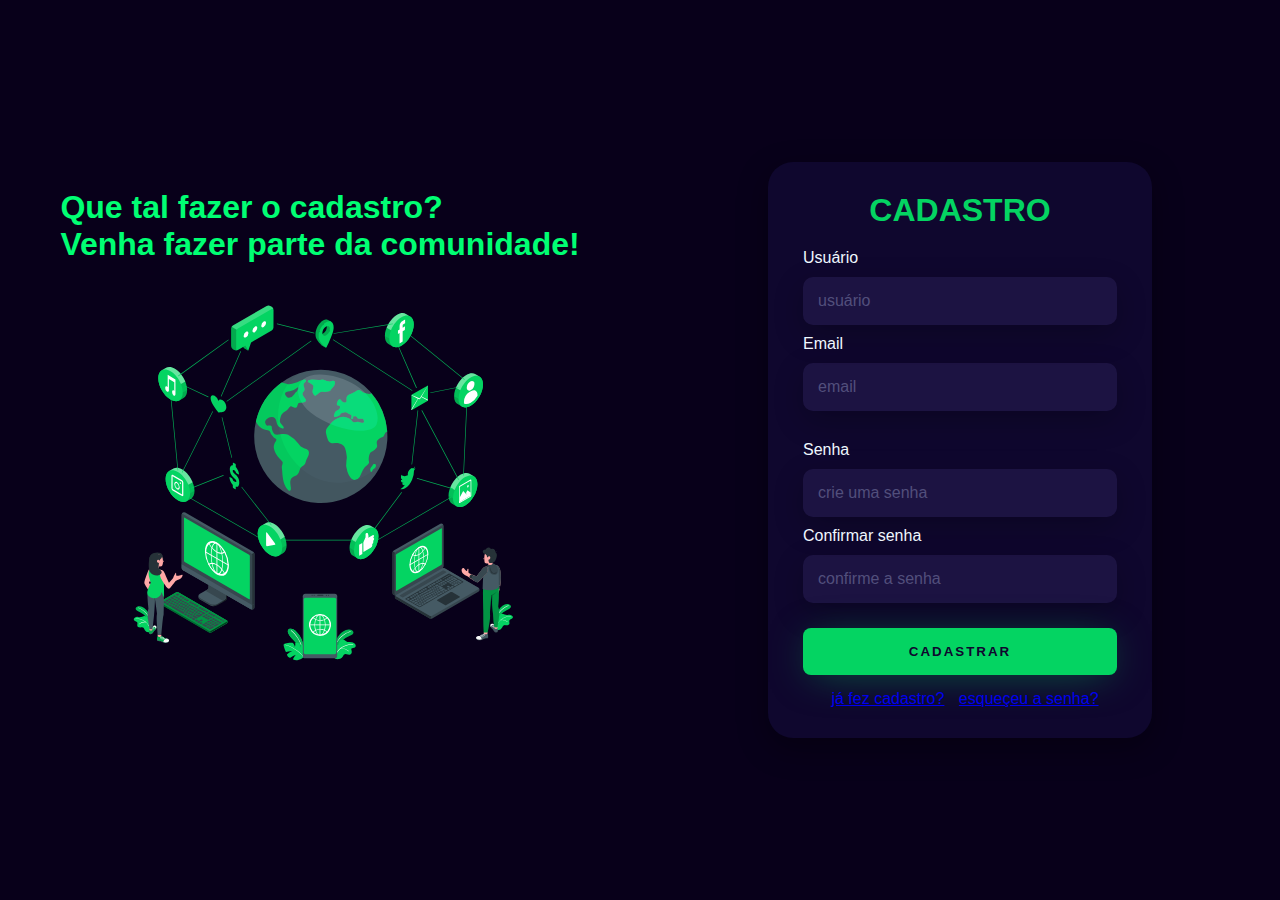
==== cadastro.html @ 4dbd2e10 "GRANDE INÍCIO" ====
<!DOCTYPE html>
<html lang="en">
<head>
    <meta charset="UTF-8">
    <meta name="viewport" content="width=device-width, initial-scale=1.0">
<!--LINKS-->
    <link rel="stylesheet" href="style.css">
    <title>cadastro</title>
</head>
<body>

<!--div principal-->
    <div class="main-cadastro">

<!--div lado esquerdo-->
        <div class="lado_esquerdo">

            <h1>Que tal fazer o cadastro?<br>Venha fazer parte da comunidade!</h1>
            <img class="imagem_esqueda" src="online-world-animate (2).svg" alt="mundo" width="400">
        </div>

<!--div lado direito-->
        <div class="lado_direito">

<!--div card_cadastro(engloba input, button e título)-->
            <div class="card_cadastro">
                <h1>CADASTRO</h1>

<!--area do usuário-->
                <div class="textfild">
                    <label for="usuario">Usuário</label>
                    <input type="text" name="usuario" placeholder="usuário">
                    <label for="usuario">Email</label>
                    <input type="email" name="email" placeholder="email">
                </div>
<!--area da senha-->
                <div class="textfild">
                    <label for="usuario">Senha</label>
                    <input type="password" name="senha" placeholder="crie uma senha">
                    <label for="usuario">Confirmar senha</label>
                    <input type="password" name="confirmar_senha" placeholder="confirme a senha">
                </div>
                <button class="btn-cadastro"></a>Cadastrar</button>
                <div class="perguntas_cadastro">
                   <label class="jafezcadastro" for="usuario"><a href="login.html">já fez cadastro?</a></label>
                   <label for="senha"><a href="recuperar_senha.html">esqueçeu a senha?</a></label>
                </div>
                
            </div>
        </div>
    </div>
</body>
</html>
---- style.css ----
/*pagina do cadastro*/


body{
    margin: 0;
    font-family: 'Noto Sans',sans-serif;
}

body *{
    box-sizing: border-box;
}

.main-cadastro{
    width: 100vw; /* vw(viewport-width): porcentagem da largura da viewport(tela)  / 100vh --> 1000px */
    height: 100vh; /*vh(viewport-heigth)*/
    background: #08001a;
    display: flex;
    justify-content: center;
    align-items: center;
}

.lado_esquerdo{
    width: 50vw;
    height: 100vh;
    display: flex;
    justify-content: center;
    align-items: center;
    flex-direction: column;
}

.lado_esquerdo > h1{
    color: rgb(0, 255, 115);
}

.imagem_esqueda{
    width: 35vw;
}

.lado_direito{
    width: 50vw;
    height: 100vh;
    display: flex;
    justify-content: center;
    align-items: center;
}

.card_cadastro{
    width: 60%; /*ao usar %, ele usa somente o tamanho da div em questão*/
    display: flex;
    justify-content: center;
    align-items: center;
    flex-direction: column;
    padding: 30px 35px; /*padding é a margem de dentro, o primeiro numero se refere ao eixo Y, e o segundo ao eixo X*/
    background: #0f072e;
    border-radius: 25px;
    box-shadow: 0px 10px 30px #00000057;
}

.card_cadastro > h1{
    color: rgb(4, 212, 98);
    font-weight: 800;
    margin: 0;
}

.textfild{
    width: 100%;
    display: flex;
    flex-direction: column;
    align-items: flex-start;
    justify-content: center;
    margin: 10px 0px;
}

.textfild > input{
    width: 100%;
    border: none;
    border-radius: 10px;
    padding: 15px; /*ao colocar somente um valor, ele vai servir tanto para o eixo X, quanto para o eixo Y*/
    background: #382d6957;
    color: rgb(190, 255, 217); /*cor do input*/
    font-size: 12pt;
    box-shadow: 0px 10px 30px #0000003b;
    outline: none; /*ao passar o mause por cima do input, não ira criar mais aquela "caixa de seleção"*/
    box-sizing: border-box; /*para corrigir a borda que estava passando do limite da div*/
}

.textfild > label{
    color: aliceblue;
    margin: 10px 0px;
}

.textfild > input::placeholder{
    color: #524f7c;
}

.btn-cadastro{
    width: 100%;
    padding: 16px 0px;
    margin: 15px;
    border: none;
    border-radius: 8px;
    outline: none;
    text-transform: uppercase;
    font-weight: 800;
    letter-spacing: 2px;
    color: #0f072e;
    background: #04d462;
    cursor: pointer;
    box-shadow: 0px 5px 40px -10px  rgba(4, 212, 98, 0.5);
}


.jafezcadastro{
    margin: 10px;
    margin-top: 10px;
}

@media only screen and (max-width: 950px){/*estou dizendo para o CSS que enquanto for na tela uma largura de 950px, adicione os elementos que estão aqui*/ 
    .card_cadastro{
        width: 85%;
    }
}
@media only screen and (max-width: 600px){
    .main-cadastro{
        flex-direction: column;
    }

    .lado_esquerdo > h1{
        display: none;
    }

    .lado_esquerdo{
        width: 100%;
        height: auto;
    }

    .lado_direito{
        width: 100%;
        height: auto;
    }

    .imagem_esqueda{
        width: 50vw;
    }

    .card_cadastro{
        width: 90%;
    }
}
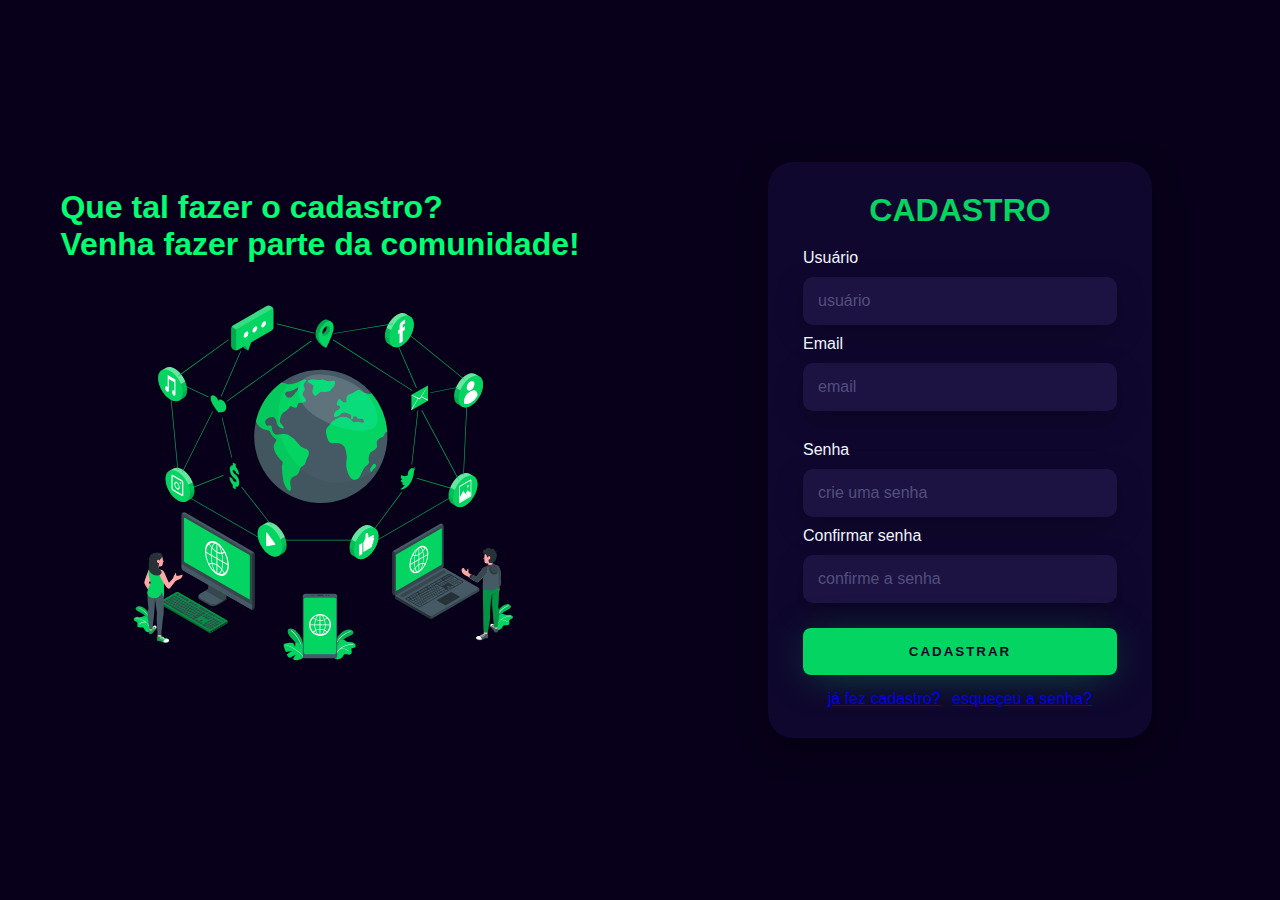
==== commit 0dba6b4e: "pagina de login e cadastro prontas" ====
--- a/cadastro.html
+++ b/cadastro.html
@@ -42,10 +42,10 @@
                 </div>
                 <button class="btn-cadastro"></a>Cadastrar</button>
                 <div class="perguntas_cadastro">
+<!--href-->
                    <label class="jafezcadastro" for="usuario"><a href="login.html">já fez cadastro?</a></label>
                    <label for="senha"><a href="recuperar_senha.html">esqueçeu a senha?</a></label>
                 </div>
-                
             </div>
         </div>
     </div>
--- a/style.css
+++ b/style.css
@@ -62,6 +62,12 @@
     margin: 0;
 }
 
+.card_login{
+    color: rgb(4, 212, 98);
+    font-weight: 800;
+    margin: 0;
+}
+
 .textfild{
     width: 100%;
     display: flex;
@@ -109,10 +115,34 @@
     box-shadow: 0px 5px 40px -10px  rgba(4, 212, 98, 0.5);
 }
 
+.btn-login{
+    width: 100%;
+    padding: 16px 0px;
+    margin: 15px 0px;
+    border: none;
+    border-radius: 8px;
+    outline: none;
+    text-transform: uppercase;
+    font-weight: 800;
+    letter-spacing: 2px;
+    color: #0f072e;
+    background: #04d462;
+    cursor: pointer;
+    box-shadow: 0px 5px 40px -10px  rgba(4, 212, 98, 0.5);
+}
 
 .jafezcadastro{
-    margin: 10px;
+    margin-left: 0px;
+    margin-right: 7px;
     margin-top: 10px;
+}
+
+.não_fez_cadastro{
+    margin-left: 20px;
+}
+
+.recuperar_senha{
+    margin-left: 10px;
 }
 
 @media only screen and (max-width: 950px){/*estou dizendo para o CSS que enquanto for na tela uma largura de 950px, adicione os elementos que estão aqui*/ 
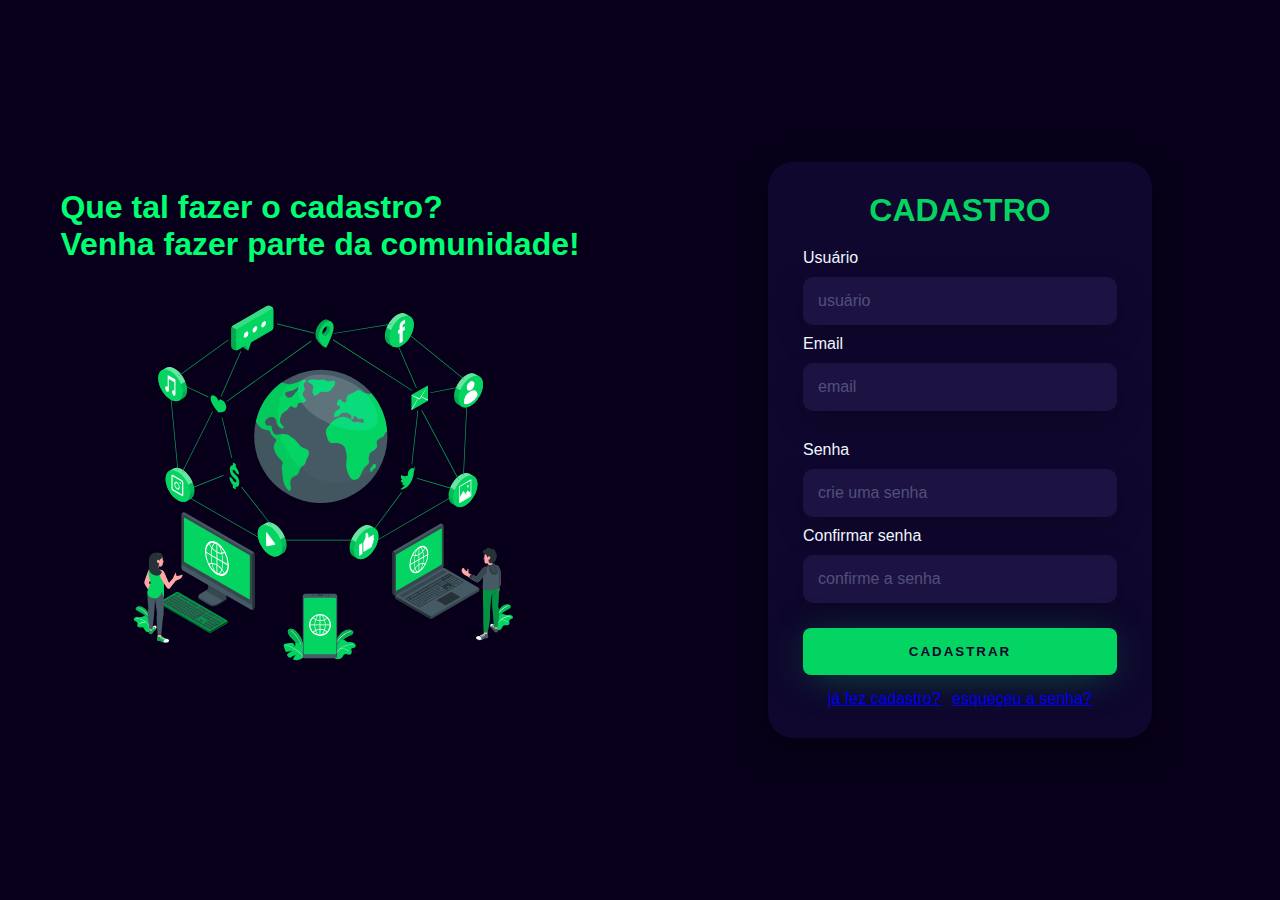
==== commit c6199d78: "a" ====
--- a/cadastro.html
+++ b/cadastro.html
@@ -5,7 +5,8 @@
     <meta name="viewport" content="width=device-width, initial-scale=1.0">
 <!--LINKS-->
     <link rel="stylesheet" href="style.css">
-    <title>cadastro</title>
+    <link rel="stylesheet" href="main.js">
+    <title>CADASTRO</title>
 </head>
 <body>
 
@@ -27,18 +28,18 @@
                 <h1>CADASTRO</h1>
 
 <!--area do usuário-->
-                <div class="textfild">
+                <div class="textfild" id="cadastro">
                     <label for="usuario">Usuário</label>
-                    <input type="text" name="usuario" placeholder="usuário">
+                    <input type="text" name="usuario" placeholder="usuário" id="usuario" required>
                     <label for="usuario">Email</label>
-                    <input type="email" name="email" placeholder="email">
+                    <input type="email" name="email" placeholder="email" id="email" required>
                 </div>
 <!--area da senha-->
                 <div class="textfild">
                     <label for="usuario">Senha</label>
-                    <input type="password" name="senha" placeholder="crie uma senha">
+                    <input type="password" name="senha" placeholder="crie uma senha" id="senha" required>
                     <label for="usuario">Confirmar senha</label>
-                    <input type="password" name="confirmar_senha" placeholder="confirme a senha">
+                    <input type="password" name="confirmar_senha" placeholder="confirme a senha" id="confirmar_senha" required>
                 </div>
                 <button class="btn-cadastro"></a>Cadastrar</button>
                 <div class="perguntas_cadastro">
@@ -49,5 +50,6 @@
             </div>
         </div>
     </div>
+    
 </body>
 </html>--- a/style.css
+++ b/style.css
@@ -1,6 +1,6 @@
-/*pagina do cadastro*/
-
-
+/**//**//**//**//**//**//**//**//**//**//**//**//**//**//**//**//**//**//**//**//**//**//**//**//**//**//**//**//**//**//**//**/
+                                    /*PÁGINAS DE CADASTRO E LOGIN*/
+/**//**//**//**//**//**//**//**//**//**//**//**//**//**//**//**//**//**//**//**//**//**//**//**//**//**//**//**//**//**//**//**/
 body{
     margin: 0;
     font-family: 'Noto Sans',sans-serif;
@@ -145,6 +145,13 @@
     margin-left: 10px;
 }
 
+
+/**//**//**//**//**//**//**//**//**//**//**//**//**//**//**//**//**//**//**//**//**//**//**//**//**//**//**//**//**//**//**//**/
+                                            /*RESPONSIVIDADE*/
+/**//**//**//**//**//**//**//**//**//**//**//**//**//**//**//**//**//**//**//**//**//**//**//**//**//**//**//**//**//**//**//**/
+
+
+
 @media only screen and (max-width: 950px){/*estou dizendo para o CSS que enquanto for na tela uma largura de 950px, adicione os elementos que estão aqui*/ 
     .card_cadastro{
         width: 85%;
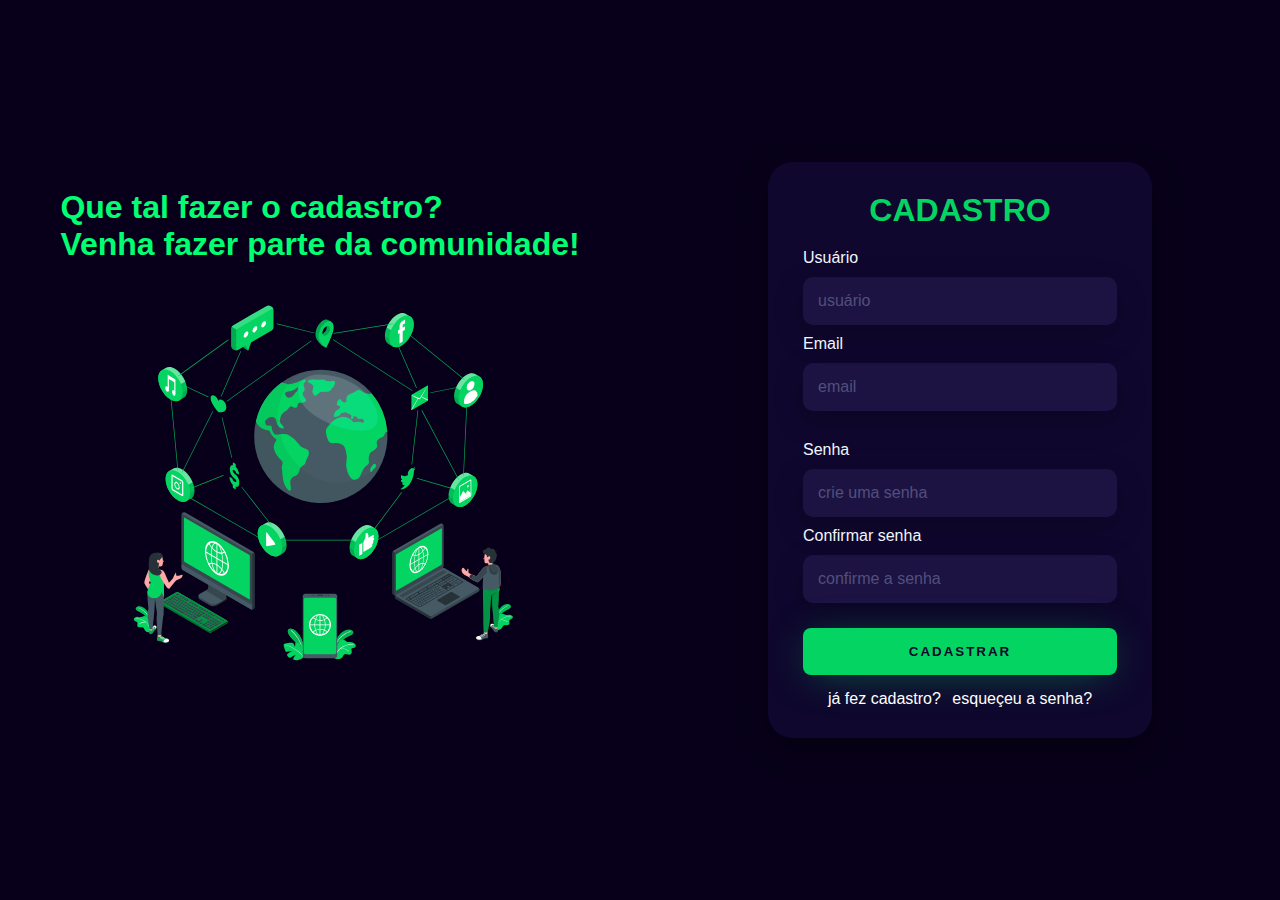
==== commit a5c7d5d7: "icon" ====
--- a/cadastro.html
+++ b/cadastro.html
@@ -6,6 +6,7 @@
 <!--LINKS-->
     <link rel="stylesheet" href="style.css">
     <link rel="stylesheet" href="main.js">
+    <link rel="icon" href="bing.png">
     <title>CADASTRO</title>
 </head>
 <body>
--- a/style.css
+++ b/style.css
@@ -138,13 +138,21 @@
 }
 
 .não_fez_cadastro{
-    margin-left: 20px;
+    margin-left: 50px;
 }
 
 .recuperar_senha{
     margin-left: 10px;
 }
 
+a{
+    text-decoration: none;
+    color: #fff;
+}
+
+a:hover{
+    color: #04d462;
+}
 
 /**//**//**//**//**//**//**//**//**//**//**//**//**//**//**//**//**//**//**//**//**//**//**//**//**//**//**//**//**//**//**//**/
                                             /*RESPONSIVIDADE*/
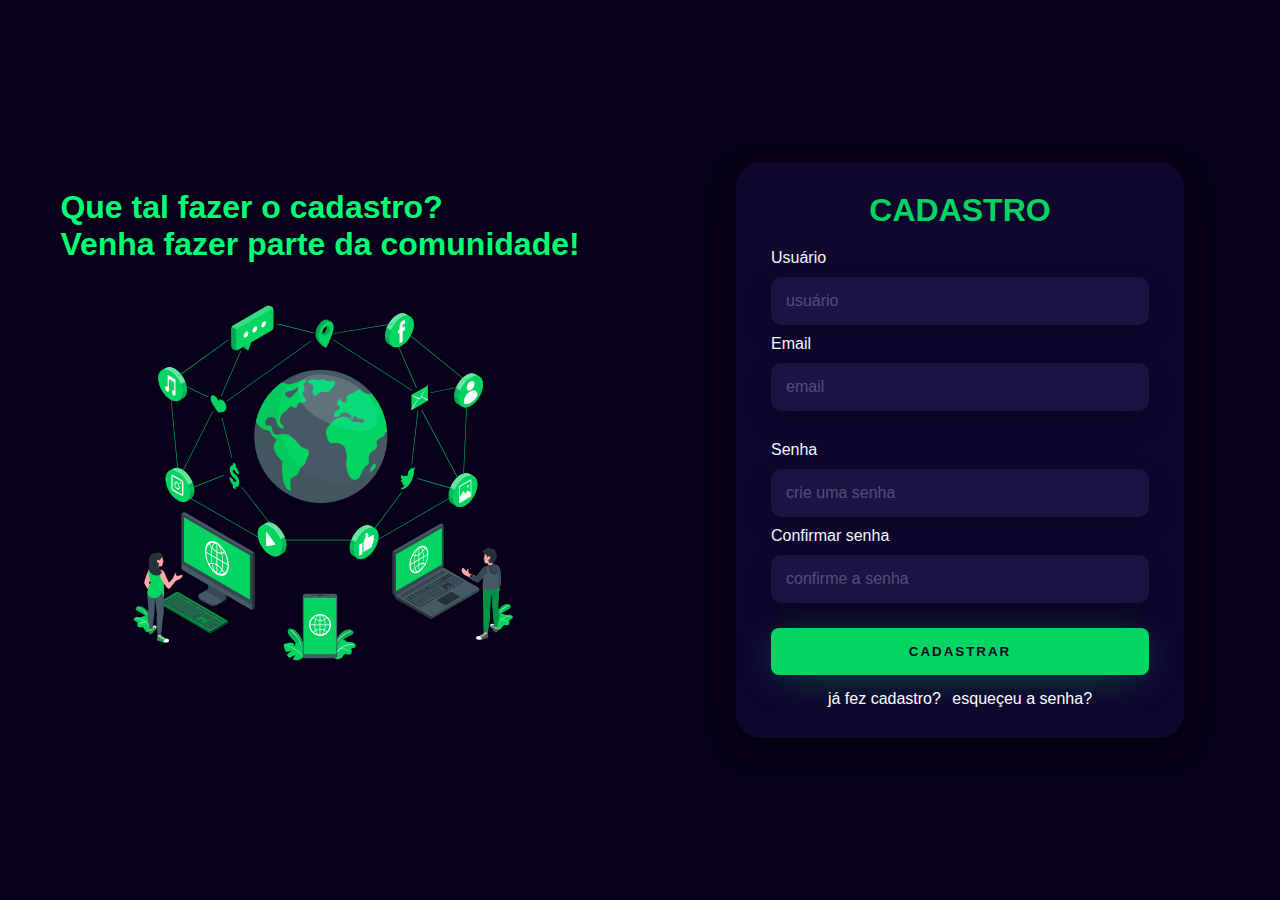
==== commit 113bb6f9: "up 25/04" ====
--- a/cadastro.html
+++ b/cadastro.html
@@ -1,5 +1,5 @@
 <!DOCTYPE html>
-<html lang="en">
+<html lang="pt-BR">
 <head>
     <meta charset="UTF-8">
     <meta name="viewport" content="width=device-width, initial-scale=1.0">
--- a/style.css
+++ b/style.css
@@ -19,6 +19,8 @@
     align-items: center;
 }
 
+
+
 .lado_esquerdo{
     width: 50vw;
     height: 100vh;
@@ -45,7 +47,7 @@
 }
 
 .card_cadastro{
-    width: 60%; /*ao usar %, ele usa somente o tamanho da div em questão*/
+    width: 70%; /*ao usar %, ele usa somente o tamanho da div em questão*/
     display: flex;
     justify-content: center;
     align-items: center;
@@ -117,7 +119,7 @@
 
 .btn-login{
     width: 100%;
-    padding: 16px 0px;
+    padding: 4px 0px;
     margin: 15px 0px;
     border: none;
     border-radius: 8px;
@@ -138,11 +140,16 @@
 }
 
 .não_fez_cadastro{
-    margin-left: 50px;
+    margin-left: 80px;
+}
+
+.não_fez_cadastro1{
+    margin-left: 60px;
 }
 
 .recuperar_senha{
-    margin-left: 10px;
+    margin-right: 80px;
+    margin-left: 20px;
 }
 
 a{
@@ -155,6 +162,25 @@
 }
 
 /**//**//**//**//**//**//**//**//**//**//**//**//**//**//**//**//**//**//**//**//**//**//**//**//**//**//**//**//**//**//**//**/
+                                             /*(INDEX)*/
+/**//**//**//**//**//**//**//**//**//**//**//**//**//**//**//**//**//**//**//**//**//**//**//**//**//**//**//**//**//**//**//**/
+
+.main-cadastro1{
+    width: 100vw; /* vw(viewport-width): porcentagem da largura da viewport(tela)  / 100vh --> 1000px */
+    height: 100vh; /*vh(viewport-heigth)*/
+    background: #08001a;
+    display: flex;
+}
+
+
+
+
+
+
+
+
+
+/**//**//**//**//**//**//**//**//**//**//**//**//**//**//**//**//**//**//**//**//**//**//**//**//**//**//**//**//**//**//**//**/
                                             /*RESPONSIVIDADE*/
 /**//**//**//**//**//**//**//**//**//**//**//**//**//**//**//**//**//**//**//**//**//**//**//**//**//**//**//**//**//**//**//**/
 
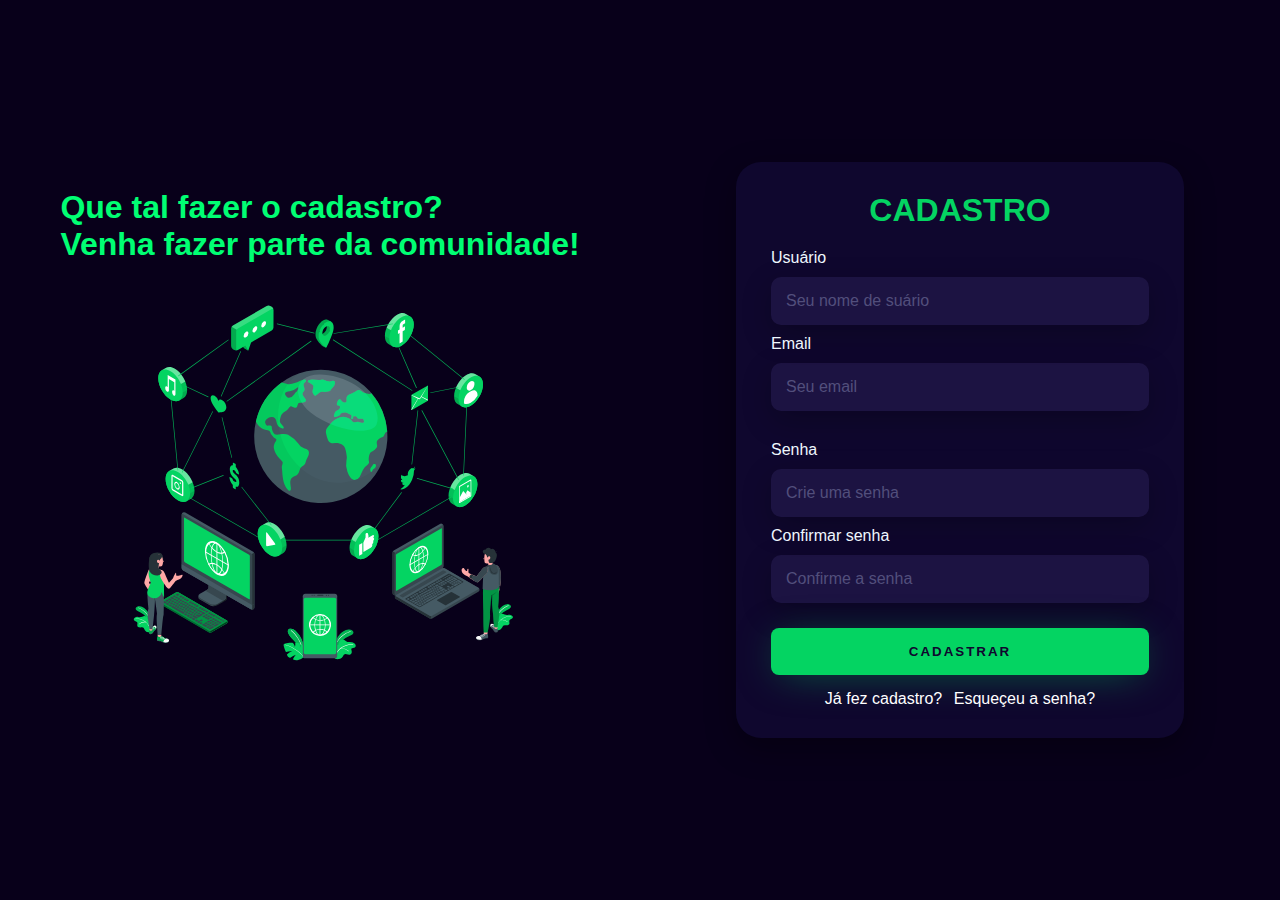
==== commit 7f9f0d5e: "CORREÇÃO" ====
--- a/cadastro.html
+++ b/cadastro.html
@@ -1,5 +1,5 @@
 <!DOCTYPE html>
-<html lang="pt-BR">
+<html lang="en">
 <head>
     <meta charset="UTF-8">
     <meta name="viewport" content="width=device-width, initial-scale=1.0">
@@ -31,22 +31,22 @@
 <!--area do usuário-->
                 <div class="textfild" id="cadastro">
                     <label for="usuario">Usuário</label>
-                    <input type="text" name="usuario" placeholder="usuário" id="usuario" required>
+                    <input type="text" name="usuario" placeholder="Seu nome de suário" id="usuario" required>
                     <label for="usuario">Email</label>
-                    <input type="email" name="email" placeholder="email" id="email" required>
+                    <input type="email" name="email" placeholder="Seu email" id="email" required>
                 </div>
 <!--area da senha-->
                 <div class="textfild">
                     <label for="usuario">Senha</label>
-                    <input type="password" name="senha" placeholder="crie uma senha" id="senha" required>
+                    <input type="password" name="senha" placeholder="Crie uma senha" id="senha" required>
                     <label for="usuario">Confirmar senha</label>
-                    <input type="password" name="confirmar_senha" placeholder="confirme a senha" id="confirmar_senha" required>
+                    <input type="password" name="confirmar_senha" placeholder="Confirme a senha" id="confirmar_senha" required>
                 </div>
                 <button class="btn-cadastro"></a>Cadastrar</button>
                 <div class="perguntas_cadastro">
 <!--href-->
-                   <label class="jafezcadastro" for="usuario"><a href="login.html">já fez cadastro?</a></label>
-                   <label for="senha"><a href="recuperar_senha.html">esqueçeu a senha?</a></label>
+                   <label class="jafezcadastro" for="usuario"><a href="login.html">Já fez cadastro?</a></label>
+                   <label for="senha"><a href="recuperar_senha.html">Esqueçeu a senha?</a></label>
                 </div>
             </div>
         </div>
--- a/style.css
+++ b/style.css
@@ -18,8 +18,6 @@
     justify-content: center;
     align-items: center;
 }
-
-
 
 .lado_esquerdo{
     width: 50vw;
@@ -120,12 +118,12 @@
 .btn-login{
     width: 100%;
     padding: 4px 0px;
-    margin: 15px 0px;
+    margin: 10px 0px;
     border: none;
     border-radius: 8px;
     outline: none;
     text-transform: uppercase;
-    font-weight: 800;
+    font-weight: 1000;
     letter-spacing: 2px;
     color: #0f072e;
     background: #04d462;
@@ -133,6 +131,22 @@
     box-shadow: 0px 5px 40px -10px  rgba(4, 212, 98, 0.5);
 }
 
+.btn-login1{
+    width: 100%;
+    padding: 10px 0px;
+    margin: 10px 0px;
+    border: none;
+    border-radius: 8px;
+    outline: none;
+    text-transform: uppercase;
+    font-weight: 800;
+    letter-spacing: 2px;
+    color: #0f072e;
+    background: #04d462;
+    cursor: pointer;
+    box-shadow: 0px 5px 40px -10px  rgba(4, 212, 98, 0.5);
+}
+
 .jafezcadastro{
     margin-left: 0px;
     margin-right: 7px;
@@ -162,25 +176,6 @@
 }
 
 /**//**//**//**//**//**//**//**//**//**//**//**//**//**//**//**//**//**//**//**//**//**//**//**//**//**//**//**//**//**//**//**/
-                                             /*(INDEX)*/
-/**//**//**//**//**//**//**//**//**//**//**//**//**//**//**//**//**//**//**//**//**//**//**//**//**//**//**//**//**//**//**//**/
-
-.main-cadastro1{
-    width: 100vw; /* vw(viewport-width): porcentagem da largura da viewport(tela)  / 100vh --> 1000px */
-    height: 100vh; /*vh(viewport-heigth)*/
-    background: #08001a;
-    display: flex;
-}
-
-
-
-
-
-
-
-
-
-/**//**//**//**//**//**//**//**//**//**//**//**//**//**//**//**//**//**//**//**//**//**//**//**//**//**//**//**//**//**//**//**/
                                             /*RESPONSIVIDADE*/
 /**//**//**//**//**//**//**//**//**//**//**//**//**//**//**//**//**//**//**//**//**//**//**//**//**//**//**//**//**//**//**//**/
 
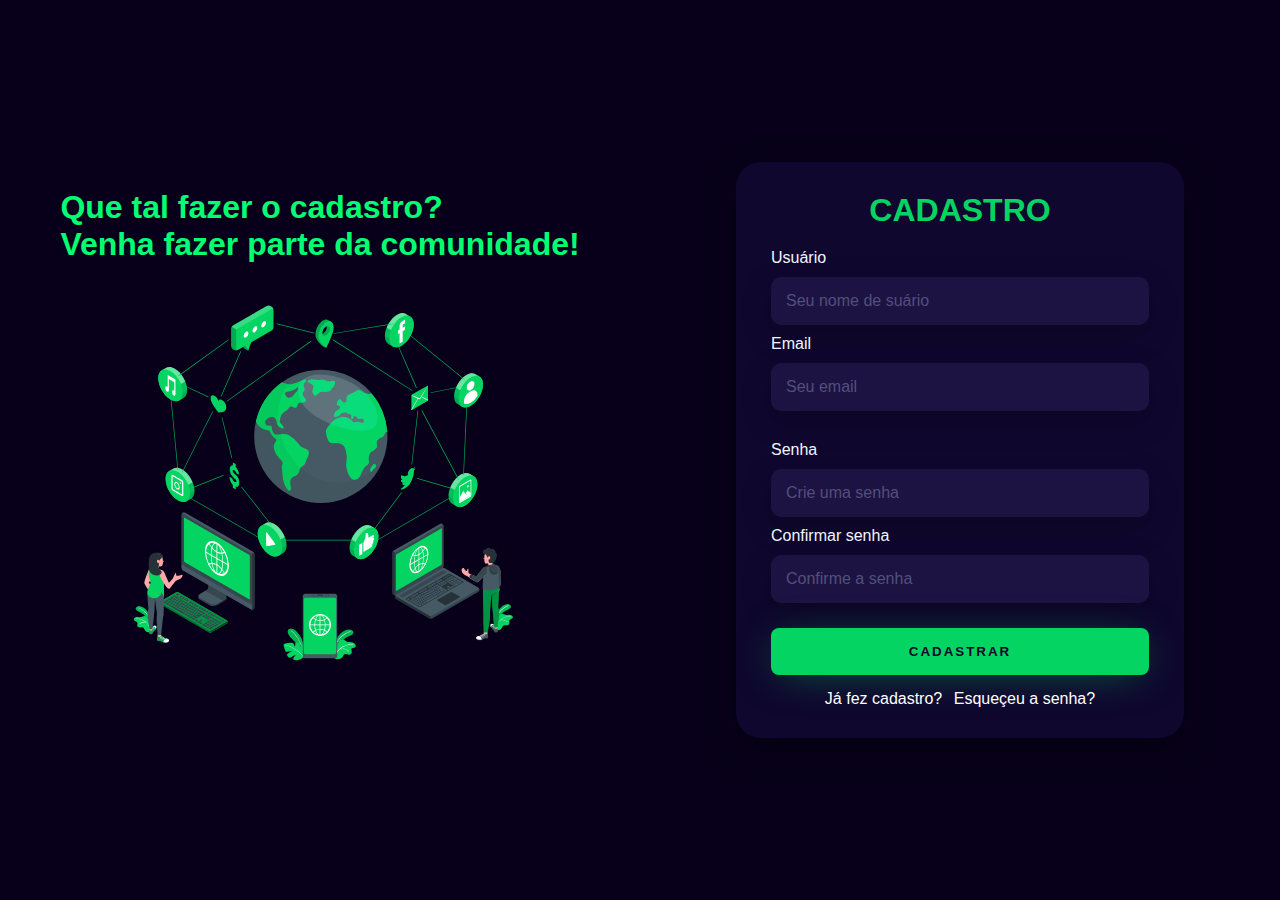
==== commit 081eadf0: "Merge branch 'main' of https://github.com/FERNANDOIFTO2023/cadastro_e_login-react" ====
--- a/cadastro.html
+++ b/cadastro.html
@@ -1,5 +1,5 @@
 <!DOCTYPE html>
-<html lang="en">
+<html lang="pt-BR">
 <head>
     <meta charset="UTF-8">
     <meta name="viewport" content="width=device-width, initial-scale=1.0">
--- a/style.css
+++ b/style.css
@@ -18,6 +18,8 @@
     justify-content: center;
     align-items: center;
 }
+
+
 
 .lado_esquerdo{
     width: 50vw;
@@ -176,6 +178,25 @@
 }
 
 /**//**//**//**//**//**//**//**//**//**//**//**//**//**//**//**//**//**//**//**//**//**//**//**//**//**//**//**//**//**//**//**/
+                                             /*(INDEX)*/
+/**//**//**//**//**//**//**//**//**//**//**//**//**//**//**//**//**//**//**//**//**//**//**//**//**//**//**//**//**//**//**//**/
+
+.main-cadastro1{
+    width: 100vw; /* vw(viewport-width): porcentagem da largura da viewport(tela)  / 100vh --> 1000px */
+    height: 100vh; /*vh(viewport-heigth)*/
+    background: #08001a;
+    display: flex;
+}
+
+
+
+
+
+
+
+
+
+/**//**//**//**//**//**//**//**//**//**//**//**//**//**//**//**//**//**//**//**//**//**//**//**//**//**//**//**//**//**//**//**/
                                             /*RESPONSIVIDADE*/
 /**//**//**//**//**//**//**//**//**//**//**//**//**//**//**//**//**//**//**//**//**//**//**//**//**//**//**//**//**//**//**//**/
 
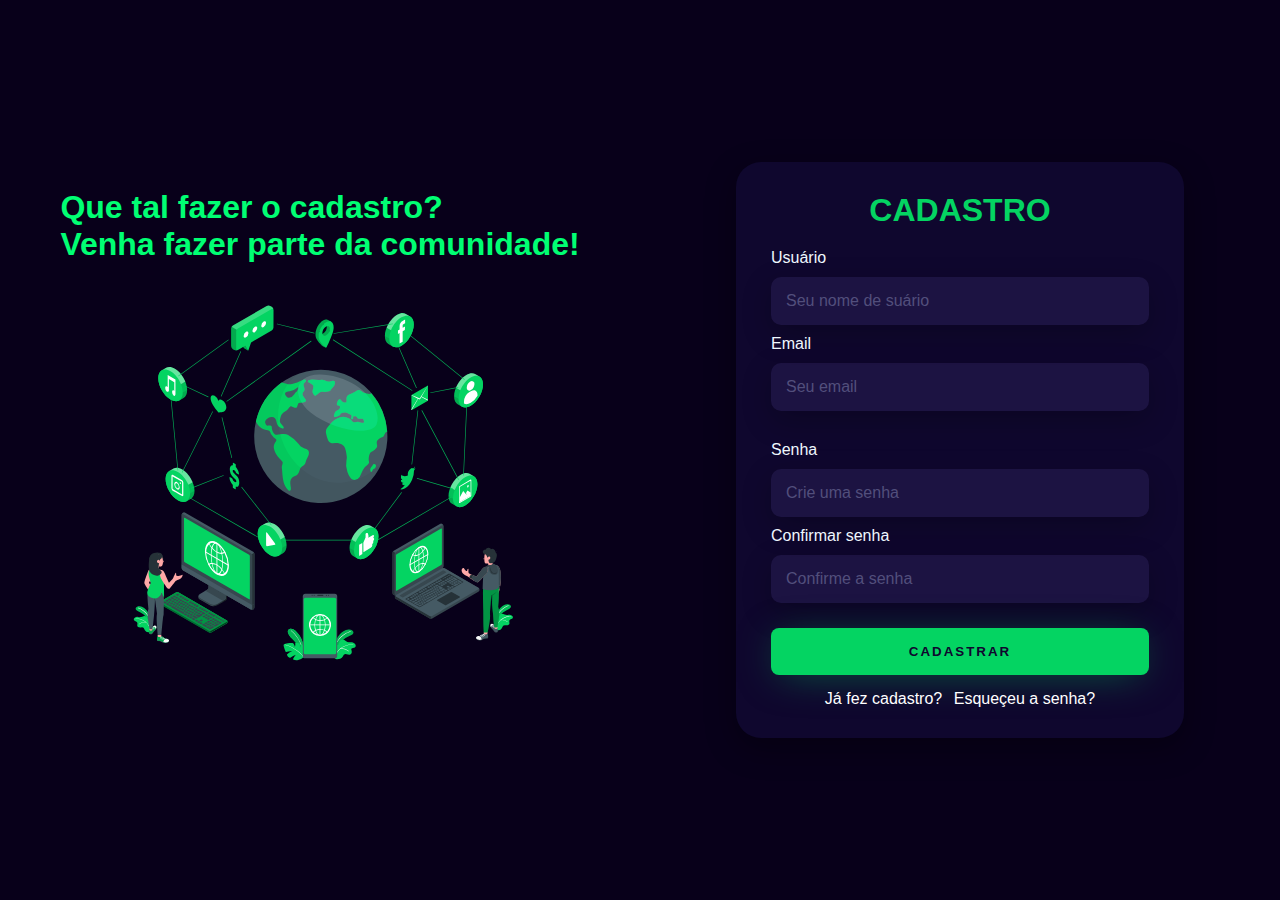
==== commit 0307ca98: "comit" ====
--- a/cadastro.html
+++ b/cadastro.html
@@ -34,6 +34,7 @@
                     <input type="text" name="usuario" placeholder="Seu nome de suário" id="usuario" required>
                     <label for="usuario">Email</label>
                     <input type="email" name="email" placeholder="Seu email" id="email" required>
+
                 </div>
 <!--area da senha-->
                 <div class="textfild">
--- a/style.css
+++ b/style.css
@@ -56,6 +56,9 @@
     background: #0f072e;
     border-radius: 25px;
     box-shadow: 0px 10px 30px #00000057;
+    border: none;
+    color:rgb(4, 212, 98) ;
+    
 }
 
 .card_cadastro > h1{
@@ -179,58 +182,356 @@
 
 /**//**//**//**//**//**//**//**//**//**//**//**//**//**//**//**//**//**//**//**//**//**//**//**//**//**//**//**//**//**//**//**/
                                              /*(INDEX)*/
-/**//**//**//**//**//**//**//**//**//**//**//**//**//**//**//**//**//**//**//**//**//**//**//**//**//**//**//**//**//**//**//**/
-
-.main-cadastro1{
+/**//**//**//**//**//**//**//**//**//**//**//*//**//***//**//**//**//**//**//**//**//**//**//**//**//**//**//**//**//**//**//**/
+
+.main-cadastro2{
     width: 100vw; /* vw(viewport-width): porcentagem da largura da viewport(tela)  / 100vh --> 1000px */
     height: 100vh; /*vh(viewport-heigth)*/
     background: #08001a;
-    display: flex;
-}
-
-
-
-
-
-
-
-
-
-/**//**//**//**//**//**//**//**//**//**//**//**//**//**//**//**//**//**//**//**//**//**//**//**//**//**//**//**//**//**//**//**/
-                                            /*RESPONSIVIDADE*/
-/**//**//**//**//**//**//**//**//**//**//**//**//**//**//**//**//**//**//**//**//**//**//**//**//**//**//**//**//**//**//**//**/
-
-
-
-@media only screen and (max-width: 950px){/*estou dizendo para o CSS que enquanto for na tela uma largura de 950px, adicione os elementos que estão aqui*/ 
-    .card_cadastro{
-        width: 85%;
+}
+
+ul {
+    margin: 0;
+    padding: 0;
+    list-style: none;
+  }
+  
+  nav {
+    display: flex;
+    align-items: center;
+    justify-content: center;
+    padding: 10px 30px 0;
+  }
+  
+
+  
+  nav h1 {
+    background: #343950;
+    border-radius: 8px;
+    font-size: 16px;
+  }
+  
+  nav span {
+    color: #fff;
+    font-size: 20px;
+  }
+  
+  a {
+    cursor: pointer;
+  }
+  
+  .menu {
+    margin: 0;
+    padding: 0;
+    display: flex;
+    justify-content: center;
+    align-items: stretch;
+    height: 70px;
+  }
+  
+  .menu li {
+    display: inline-block;
+    width: 80px;
+    color: #999;
+    transition: all 0.3s ease-in-out;
+  }
+  
+  .menu li:hover .submenu {
+    height: 85px;
+  }
+  
+  .menu > li:hover > a {
+    color: #fff;
+  }
+  
+  .menu > li:hover > a::before {
+    visibility: visible;
+    scale: 1 1;
+  }
+  
+  .submenu {
+    overflow: hidden;
+    position: absolute;
+    left: 0;
+    display: flex;
+    justify-content: center;
+    align-items: stretch;
+    width: 100%;
+    background-color: #0f072e;
+    height: 0;
+    line-height: 40px;
+    box-sizing: border-box;
+    transition: height 0.3s ease-in-out;
+  }
+  .menu li .submenu a {
+    color: #fff;
+    opacity: 0;
+    font-size: 16px;
+    transition: opacity 0.25s;
+  }
+  
+  .menu > li:hover .submenu a {
+    opacity: 1;
+  }
+  
+  .menu > li .submenu a:hover {
+    background: rgb(0 0 0 / 20%);
+  }
+  
+  .menu > li a {
+    display: flex;
+    align-items: center;
+    justify-content: center;
+    padding: 0 7px;
+    font-size: 16px;
+    text-decoration: none;
+    position: relative;
+    height: 100%;
+    transition: 0.3s;
+  }
+  
+  .menu > li > a::before {
+    content: "";
+    position: absolute;
+    width: 100%;
+    height: 3px;
+    bottom: 3px;
+    left: 0px;
+    background-color: #04d462;
+    transition: all 0.2s ease-in-out;
+    scale: 0 0;
+    visibility: hidden;
+  }
+  .background {
+    position: absolute;
+    z-index: -1;
+    top: 0;
+    left: 0;
+    right: 0;
+    bottom: 0;
+  }
+  
+  .socials, .links {
+    display: flex;
+    list-style: none;
+    padding: 0;
+    margin: 0;
+  }
+  
+  .socials{
+    gap: 20px;
+  }
+  
+  .socials a {
+    font-size: 24px;
+  }
+  
+  .links {
+    gap: 10px;
+  }
+  
+
+  .legal {
+    font-size: 12px;
+    margin: 0;
+  }
+  
+  svg {
+    position: absolute;
+    top: 0;
+    left: 0;
+    width: 100%;
+    height: 105%;
+    transform: scaleY(3) scaleX(2.90);
+    transform-origin: bottom;
+    box-sizing: border-box;
+    display: block;
+    pointer-events: none;
+  }
+  
+  footer {
+    position: fixed;
+    left: 0;
+    bottom: 12px;
+    display: flex;
+    width: 100%;
+    height: 400px;
+  }
+  
+  section {
+    display: flex;
+    flex-direction: column;
+    justify-content: flex-end;
+    gap: 30px;
+    padding-bottom: 80px;
+    padding-left: 60px;
+    width: 100%;
+  }
+  
+  @media (width > 420px) {
+    section {
+      align-items: center;
+      padding-left: 0;
+      gap: 20px;
     }
-}
-@media only screen and (max-width: 600px){
-    .main-cadastro{
-        flex-direction: column;
+  
+    .links {
+      gap: 20px;
     }
-
-    .lado_esquerdo > h1{
-        display: none;
-    }
-
-    .lado_esquerdo{
-        width: 100%;
-        height: auto;
-    }
-
-    .lado_direito{
-        width: 100%;
-        height: auto;
-    }
-
-    .imagem_esqueda{
-        width: 50vw;
-    }
-
-    .card_cadastro{
-        width: 90%;
-    }
-}+  }
+  
+
+/**//**//**//**//**//**//**//**//**//**//**//**//**//**//**//**//**//**//**//**//**//**//**//**//**//**//**//**//**//**//**//**/
+                                             /*(vendedor_desativar)*/
+/**//**//**//**//**//**//**//**//**//**//**//**//**//**//**//**//**//**//**//**//**//**//**//**//**//**//**//**//**//**//**//**/
+
+h1 {
+    color: rgb(0, 255, 115);
+}
+
+.main-cadastro10{
+    width: 150vw; /* vw(viewport-width): porcentagem da largura da viewport(tela)  / 100vh --> 1000px */
+    height: 150vh; /*vh(viewport-heigth)*/
+    background: #08001a;
+    color:white
+}
+
+
+
+/**//**//**//**//**//**//**//**//**//**//**//**//**//**//**//**//**//**//**//**//**//**//**//**//**//**//**//**//**//**//**/
+                                             /*(vendedor_editar)*/
+/**//**//**//**//**//**//**//**//**//**//**//**//**//**//**//**//**//**//**//**//**//**//**//**//**//**//**//**//**//**//**//**/
+
+.mH20{
+    color: rgb(0, 255, 115);
+    width: 100vw; /* vw(viewport-width): porcentagem da largura da viewport(tela)  / 100vh --> 1000px */
+    height: 100vh; /*vh(viewport-heigth)*/
+    background: #08001a;
+    display: flow-root;
+}
+
+/**//**//**//**//**//**//**//**//**//**//**//**//**//**//**//**//**//**//**//**//**//**//**//**//**//**//**//**//**//**//**/
+                                             /*(cadastro_produto)*/
+/**//**//**//**//**//**//**//**//**//**//**//**//**//**//**//**//**//**//**//**//**//**//**//**//**//**//**//**//**//**//**//**/
+
+.cadastro-produto{
+    color: rgb(0, 255, 115);
+    width: 150vw; /* vw(viewport-width): porcentagem da largura da viewport(tela)  / 100vh --> 1000px */
+    height: 150vh; /*vh(viewport-heigth)*/
+    background: #08001a;
+    color:white
+}
+
+/**//**//**//**//**//**//**//**//**//**//**//**//**//**//**//**//**//**//**//**//**//**//**//**//**//**//**//**//**//**//**/
+                                             /*(forma_pagamento)*/
+/**//**//**//**//**//**//**//**//**//**//**//**//**//**//**//**//**//**//**//**//**//**//**//**//**//**//**//**//**//**//**//**/
+
+.pagamento {
+    color: rgb(0, 255, 115);
+    width: 100vw; /* vw(viewport-width): porcentagem da largura da viewport(tela)  / 100vh --> 1000px */
+    height: 100vh; /*vh(viewport-heigth)*/
+    display: flow-root;
+    background: #0f072e;
+}
+    
+/**//**//**//**//**//**//**//**//**//**//**//**//**//**//**//**//**//**//**//**//**//**//**//**//**//**//**//**//**//**//**/
+                                             /*(rastreamento)*/
+/**//**//**//**//**//**//**//**//**//**//**//**//**//**//**//**//**//**//**//**//**//**//**//**//**//**//**//**//**//**//**//**/
+#rastrear_name{
+  margin-left: 10px;
+}
+.rastreamento {
+    color: rgb(0, 255, 115);
+    width: 100vw; /* vw(viewport-width): porcentagem da largura da viewport(tela)  / 100vh --> 1000px */
+    height: 100vh; /*vh(viewport-heigth)*/
+    background: #08001a;
+    display: flow-root;
+}
+
+#orderNumber{
+    width: 80%;
+    margin-bottom: 10px;
+    margin-left: 10px;
+    margin-right: 10px;
+    border: none;
+    border-radius: 10px;
+    padding: 20px; /*ao colocar somente um valor, ele vai servir tanto para o eixo X, quanto para o eixo Y*/
+    background: #382d6957;
+    color: rgb(190, 255, 217); /*cor do input*/
+    font-size: 12pt;
+    box-shadow: 0px 10px 30px #0000003b;
+    outline: none; /*ao passar o mause por cima do input, não ira criar mais aquela "caixa de seleção"*/
+    box-sizing: border-box; /*para corrigir a borda que estava passando do limite da div*/
+
+}
+
+button {
+    padding: 20px 30px;
+    background-color:  rgb(0, 255, 115);
+    color: black;
+    border: none;
+    cursor: pointer;
+    border-radius: 10px;
+    box-shadow: 0px 10px 30px #0000003b;
+}
+
+TESTE
+
+body {
+  margin: 0;
+  font-family: 'Noto Sans', sans-serif;
+}
+body * {
+  box-sizing: border-box;
+}
+.container {
+  width: 100vw;
+  height: 100vh;
+  background: #08001a;
+  display: flex;
+  flex-direction: column;
+  align-items: center;
+  color: white;
+}
+header {
+  width: 100%;
+  background: #333;
+  color: white;
+  padding: 10px 0;
+  text-align: center;
+}
+header h1 {
+  margin: 0;
+}
+.product-list {
+  width: 90%;
+  margin: 20px auto;
+}
+.product {
+  background: #0f072e;
+  border-radius: 8px;
+  box-shadow: 0px 10px 30px #00000057;
+  display: flex;
+  align-items: center;
+  margin-bottom: 20px;
+  padding: 20px;
+  color: rgb(4, 212, 98);
+}
+.product img {
+  max-width: 200px;
+  margin-right: 20px;
+}
+.product-details {
+  flex: 1;
+}
+.product-details h2 {
+  margin: 0 0 10px;
+  font-weight: 800;
+}
+.product-details p {
+  margin: 0 0 20px;
+}
+.product-price {
+  font-size: 24px;
+  color: #04d462;
+}
